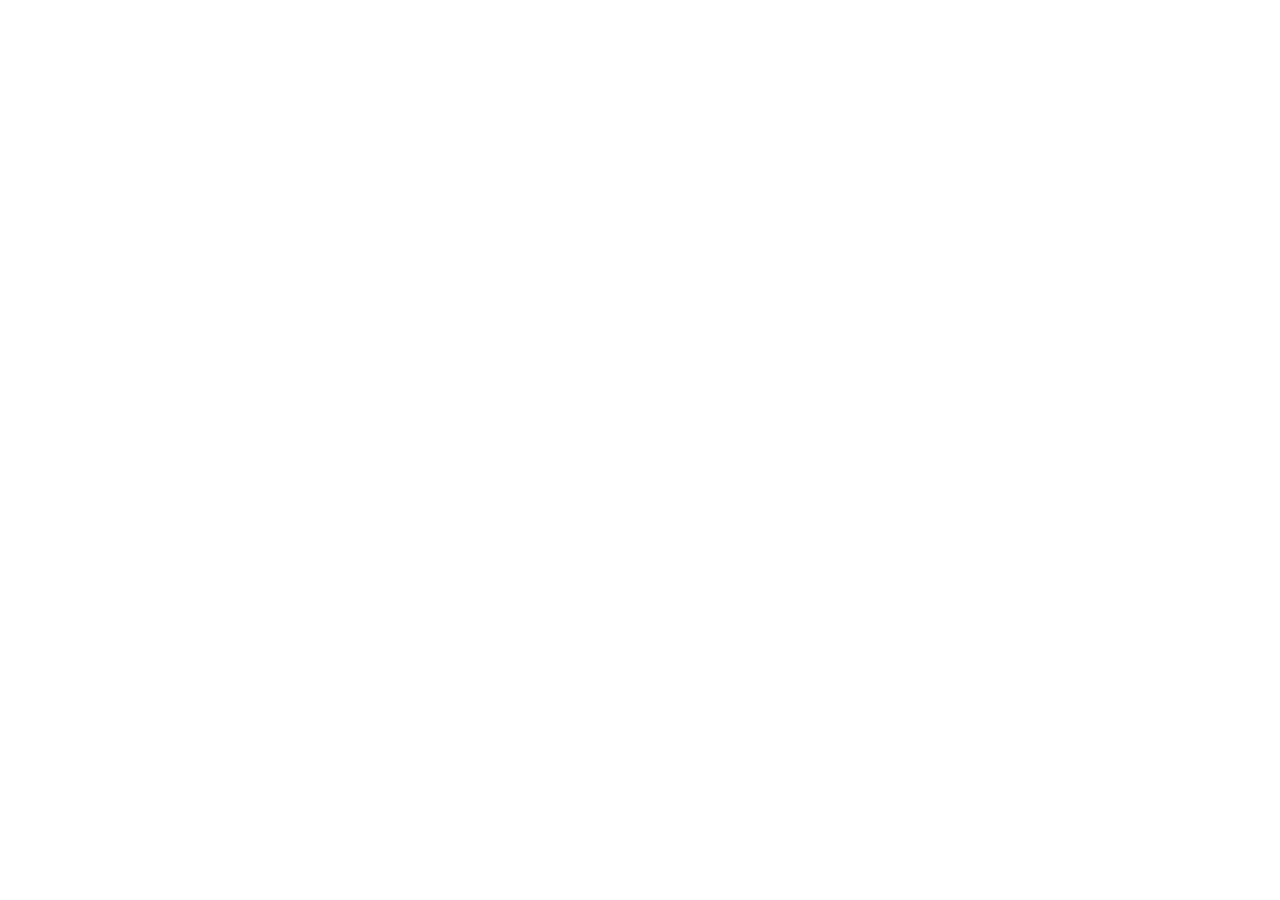
==== index.html @ 0ecd30cb "Init : création du dépôt, arborescence des fichiers et structureHTML de base" ====
<!DOCTYPE html>
<html lang="fr">
<head> 
<meta charset="UTF-8"> 
<meta name="viewport" content="width=device-width, initial-scale=1.0"> 
<title>index</title> 
<!-- Bootstrap 5 via CDN : feuille de style --> 
<link 
href="https://cdn.jsdelivr.net/npm/bootstrap@5.3.0/dist/css/bootstrap.min.css" 
rel="stylesheet"> 
<!-- Votre feuille de style personnelle --> 
<link rel="stylesheet" href="css/style.css">
</head>
<body> 
    <!-- Le contenu de la page sera ajoute ici --> 
    <!-- Bootstrap 5 via CDN : script JavaScript --> 
    <script 
    src="https://cdn.jsdelivr.net/npm/bootstrap@5.3.0/dist/js/bootstrap.bundle.min.js"
    ></script> 
    <!-- Votre script JavaScript --> 
    <script src="js/main.js"></script>
</body>
</html>
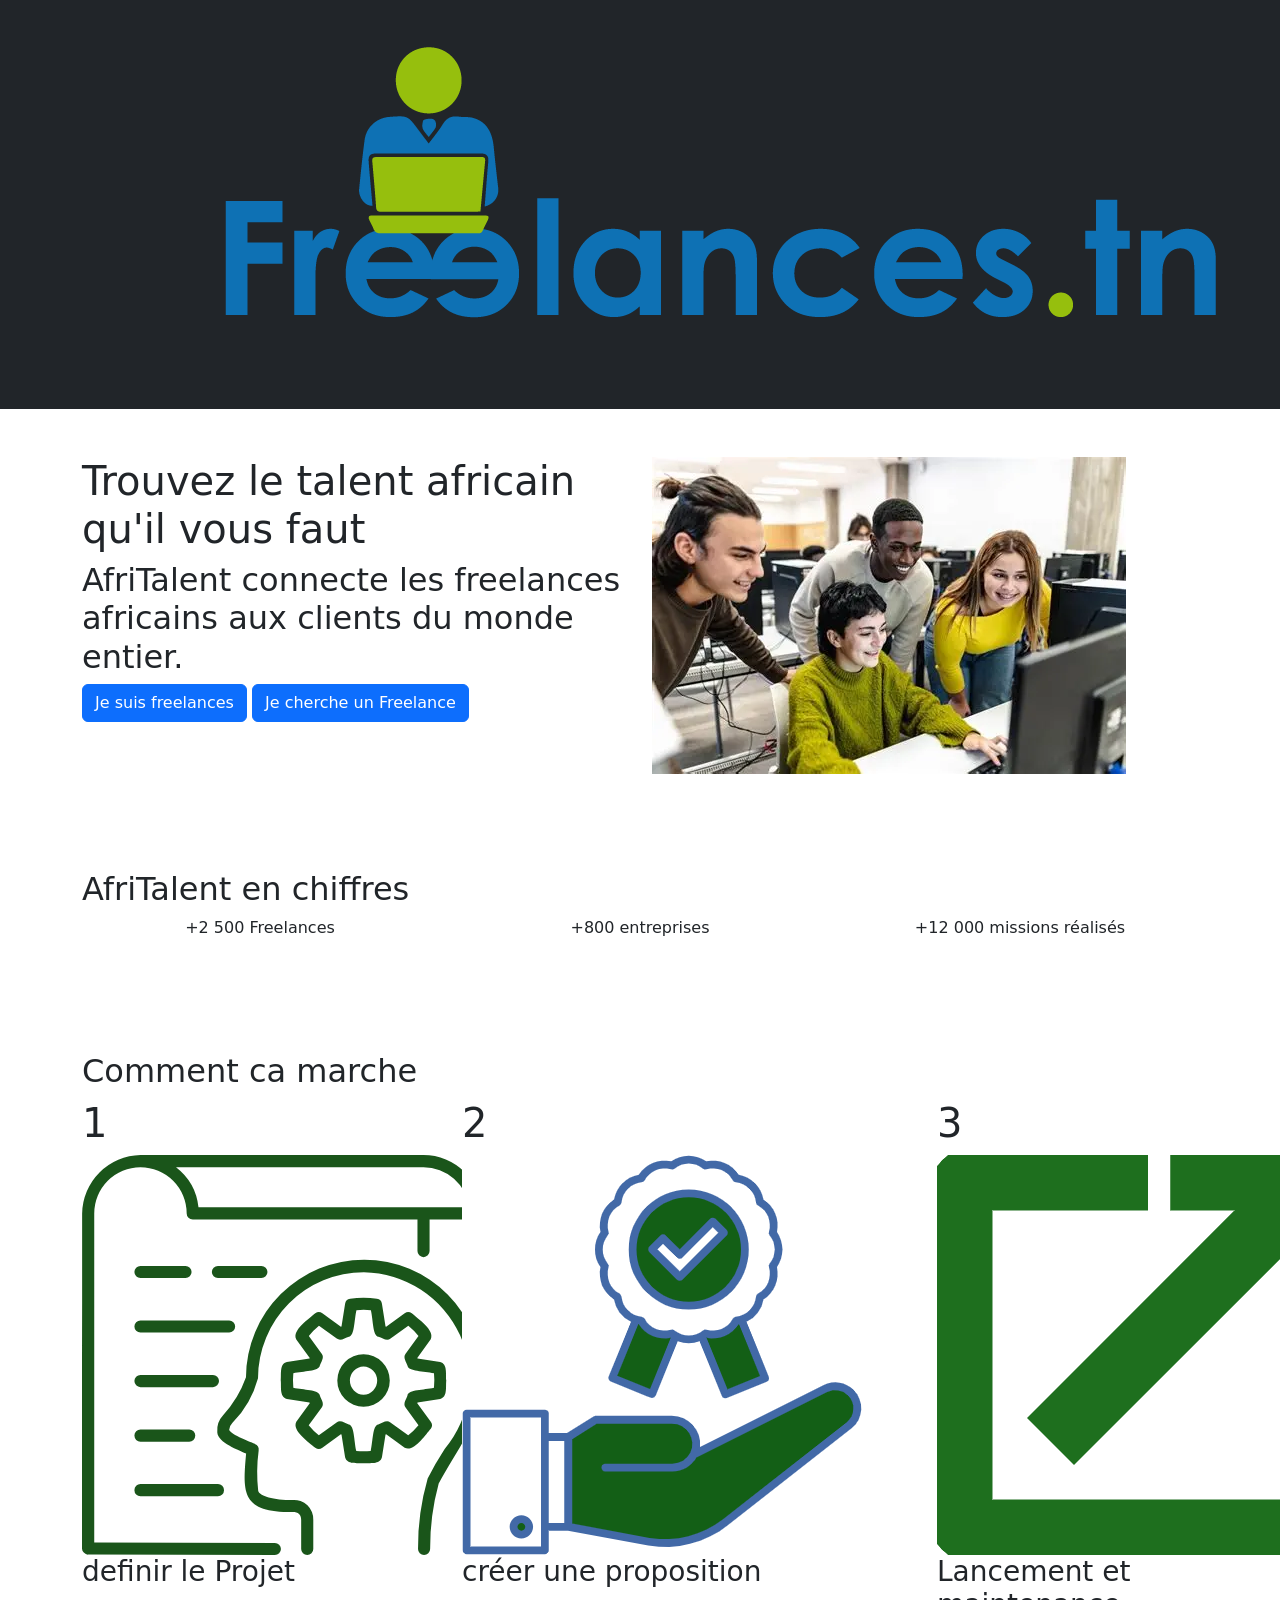
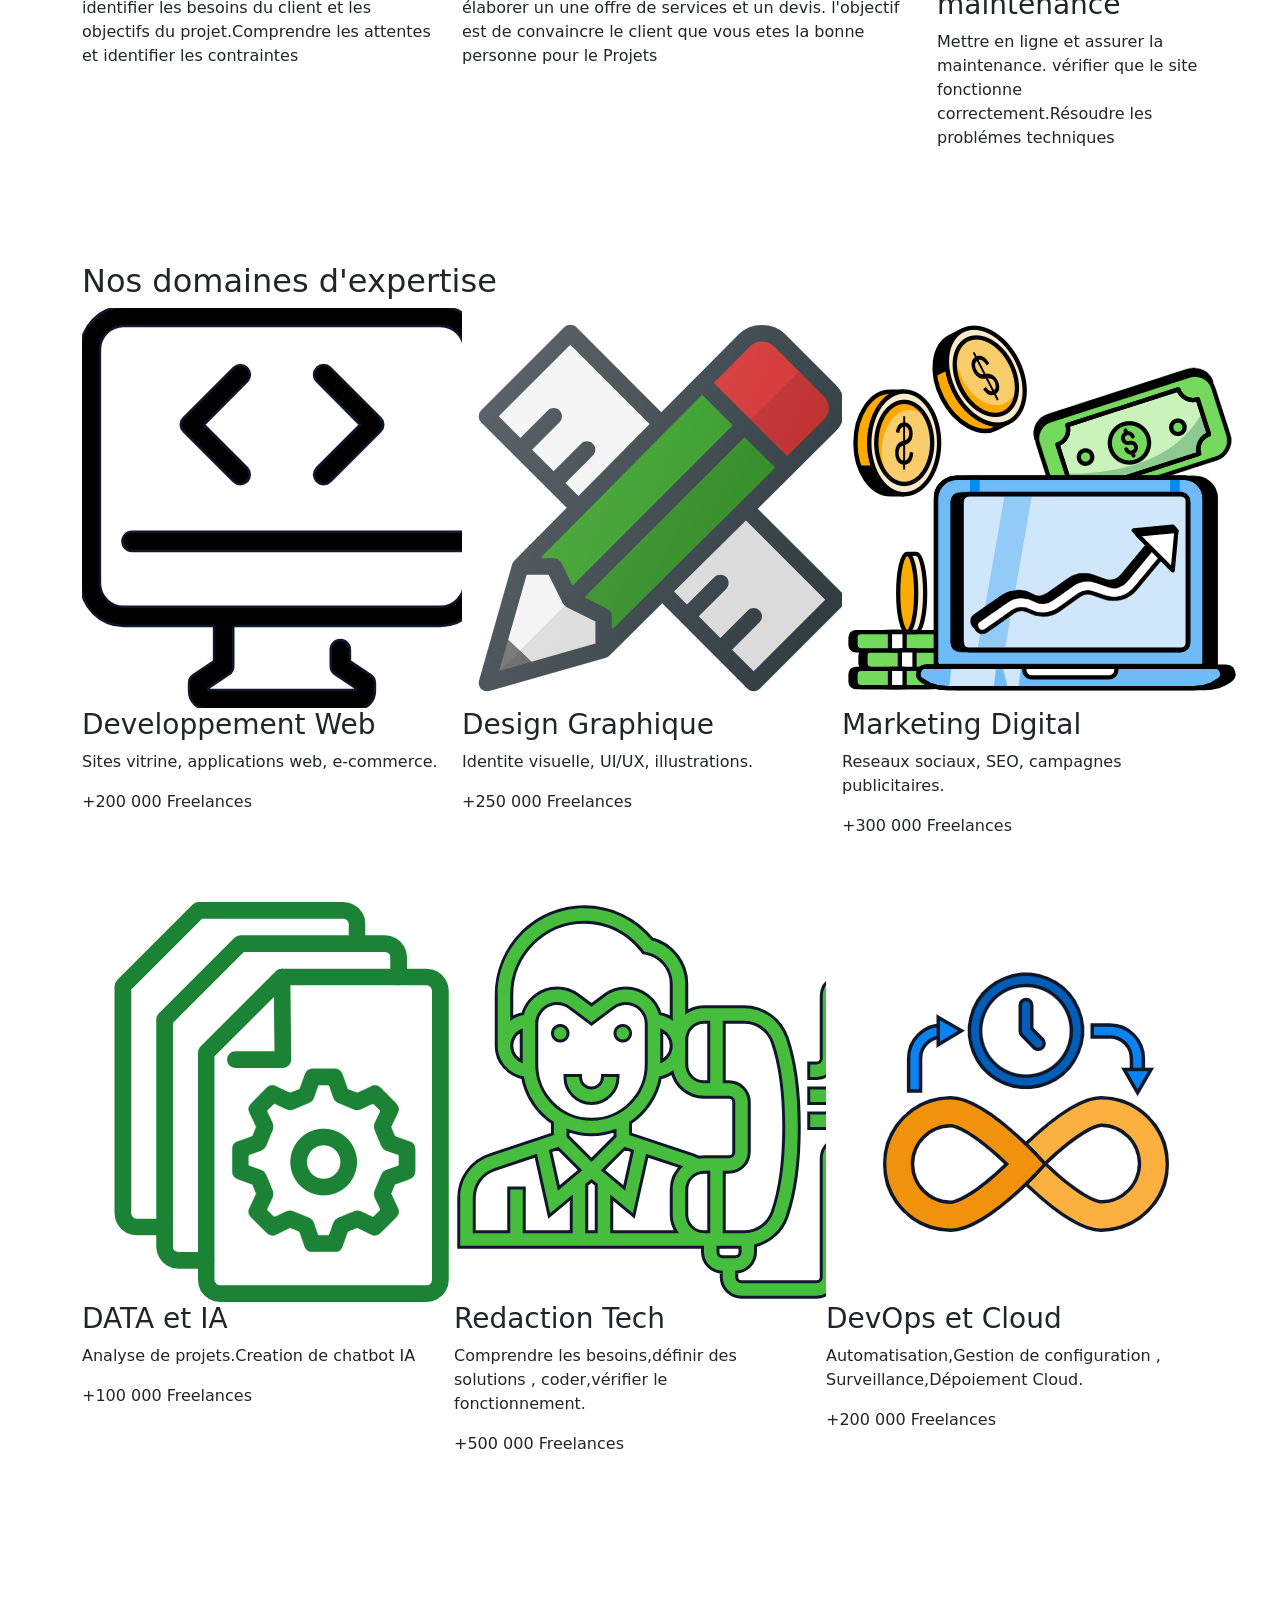
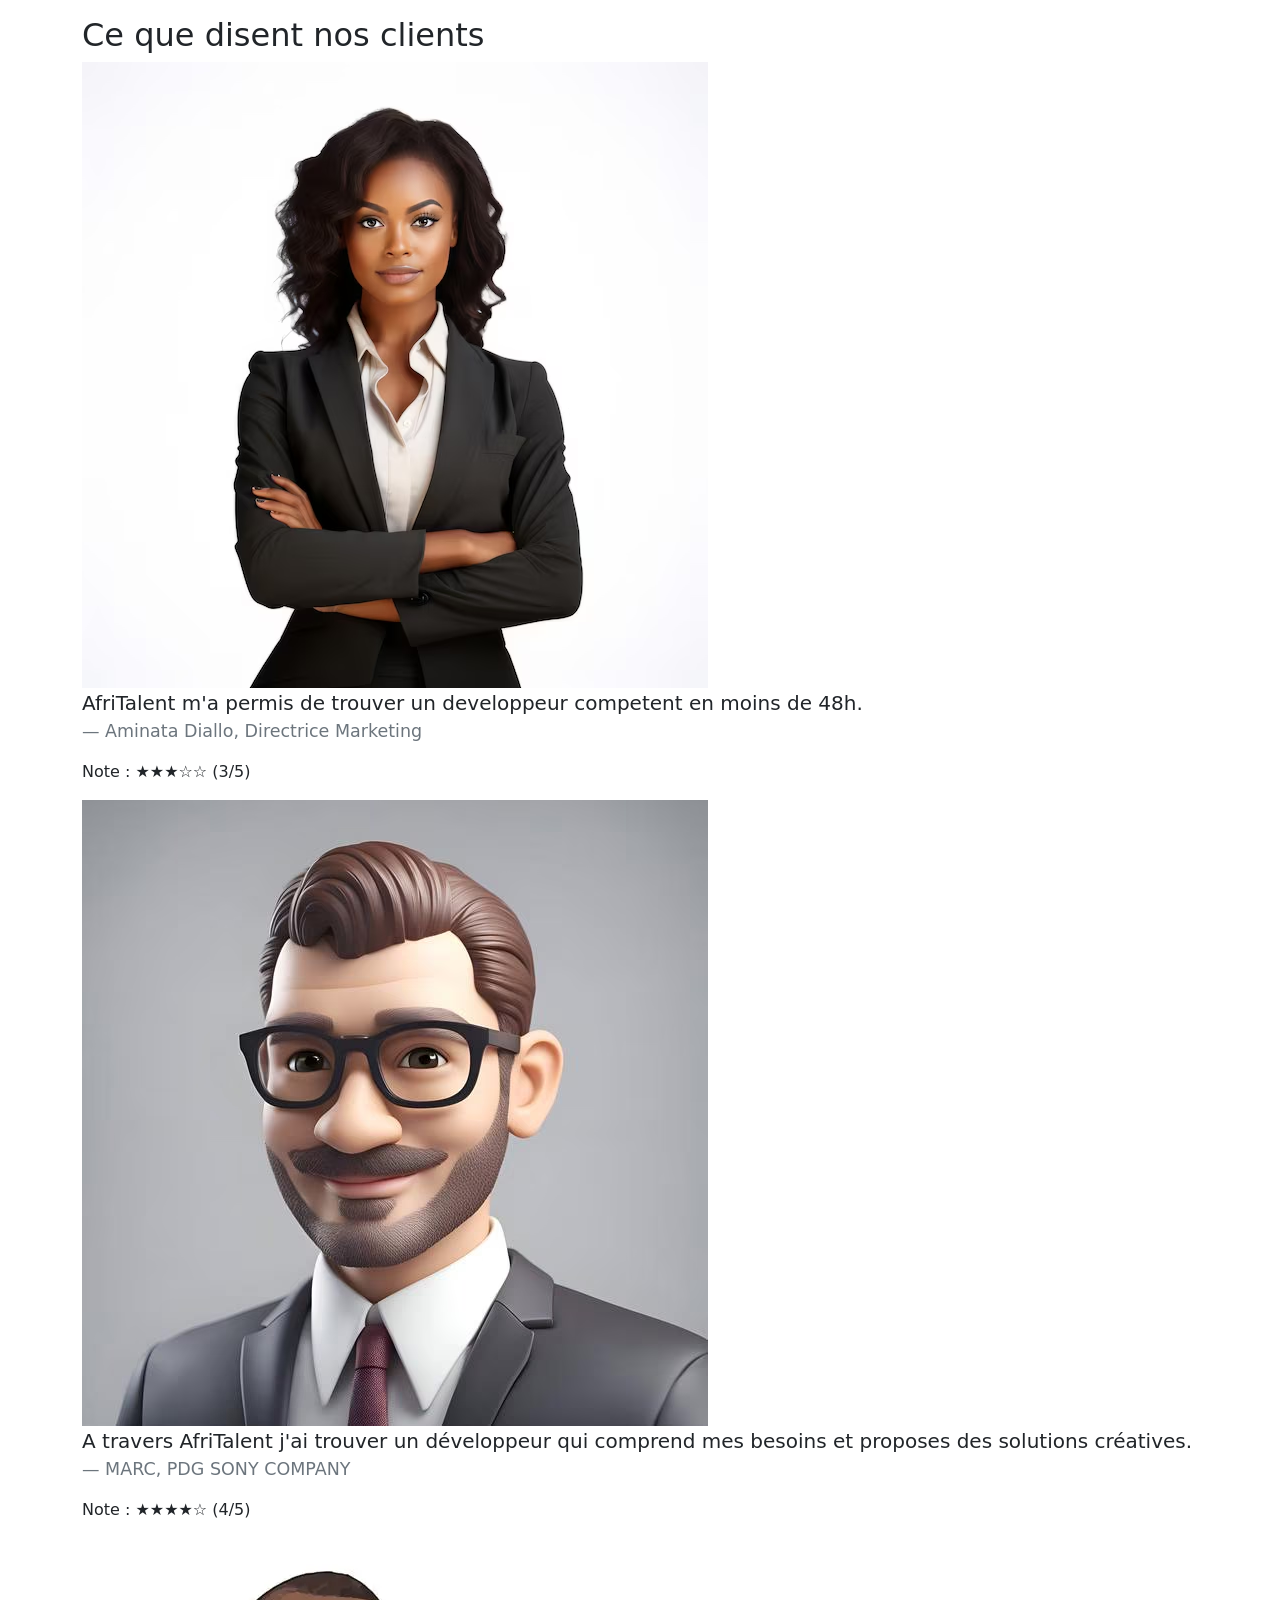
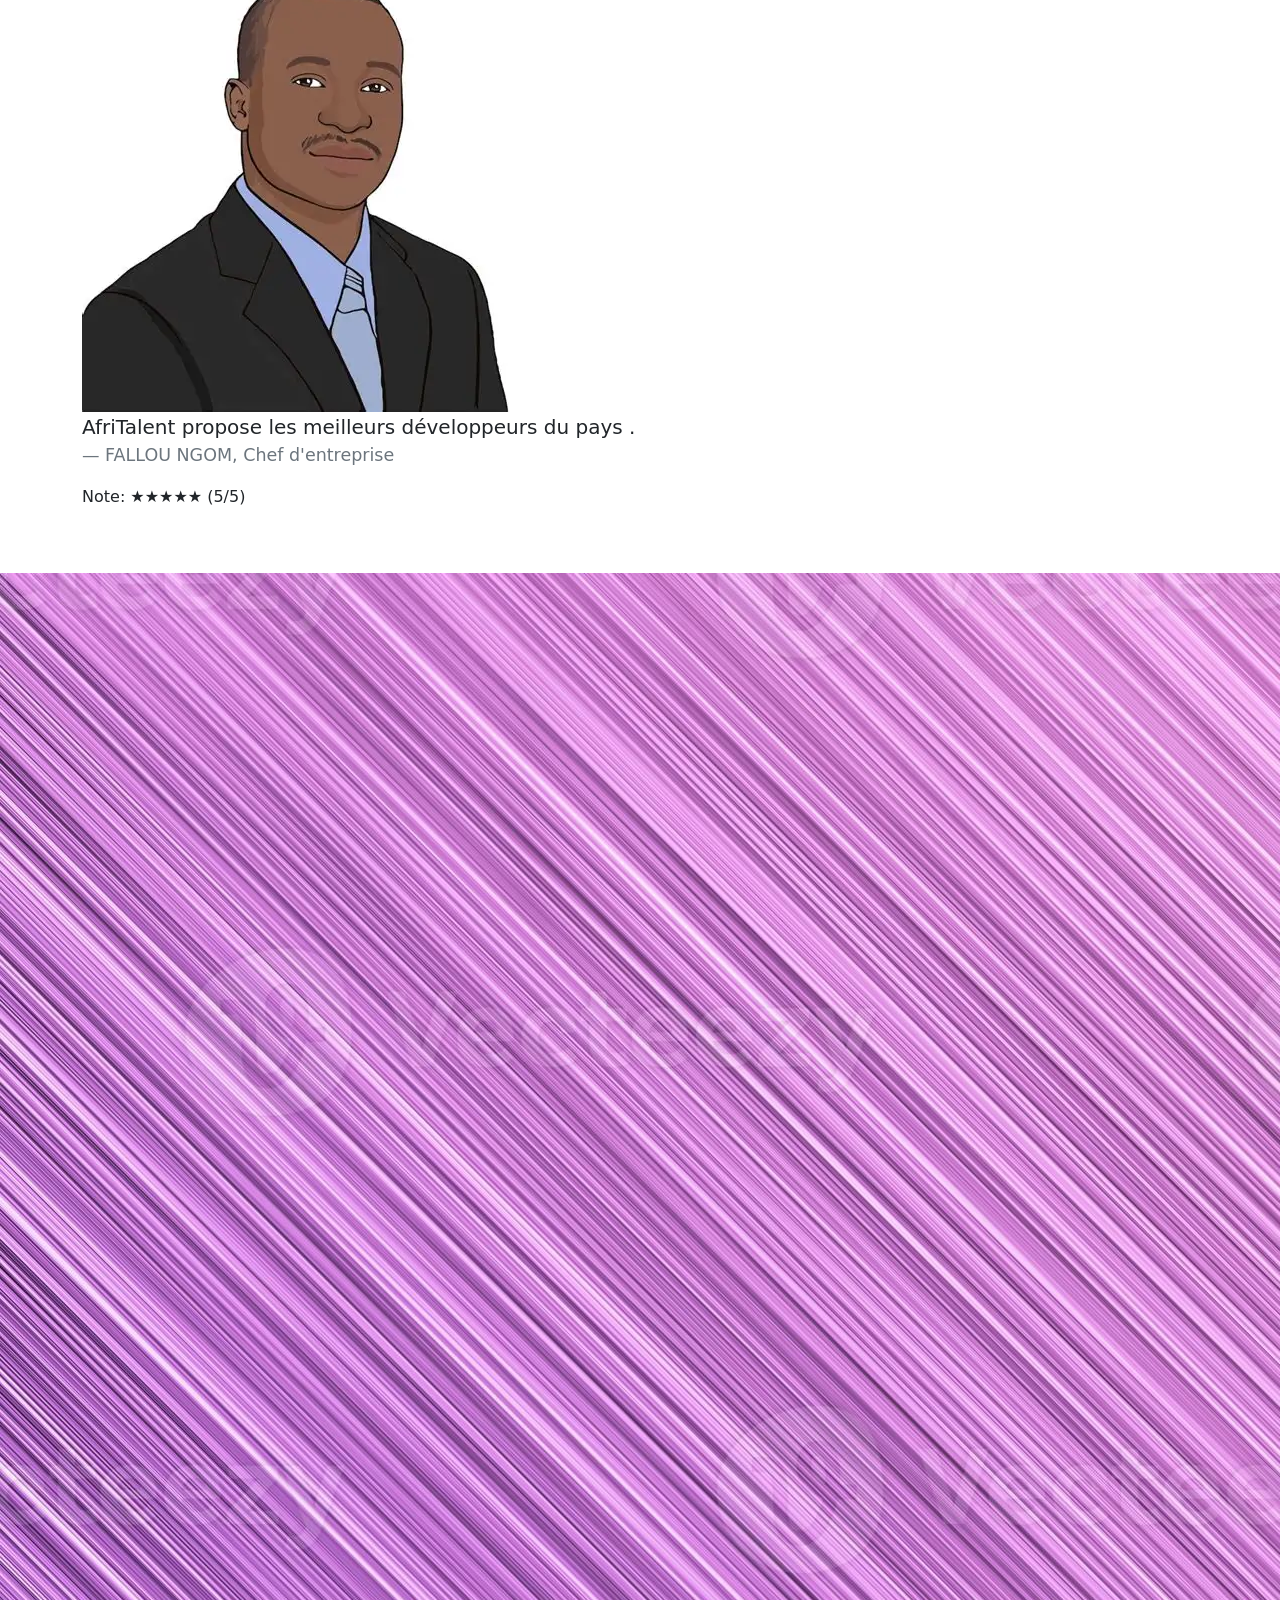
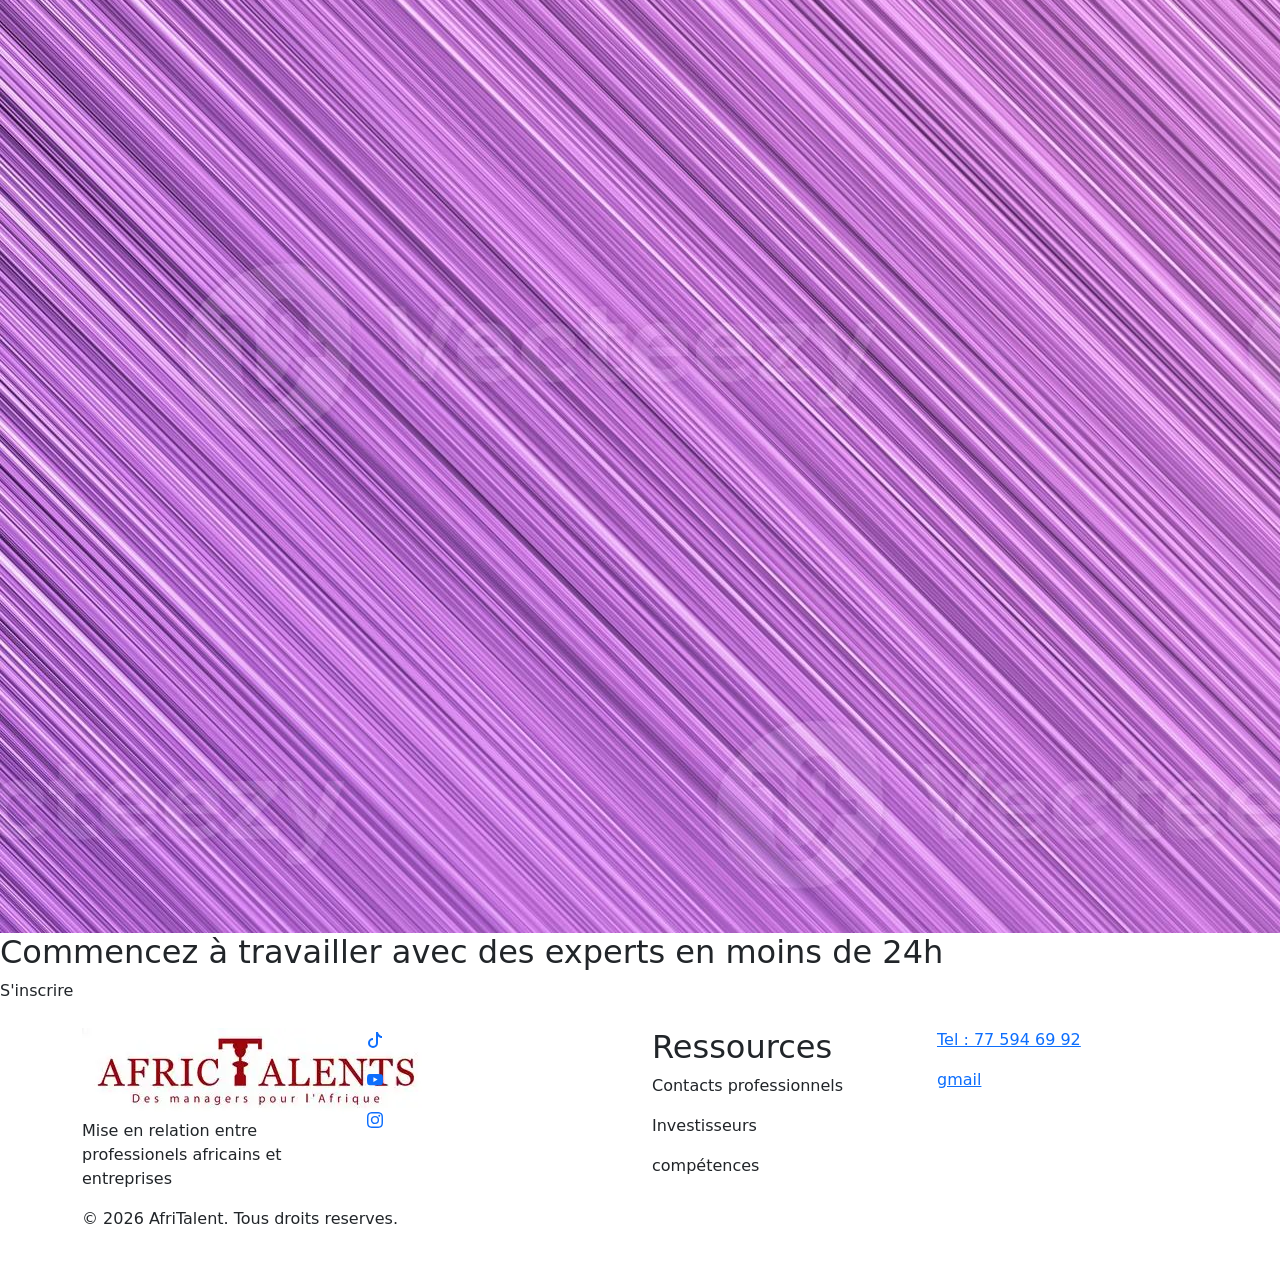
==== commit bcfbd256: "HTML : structure complète des 5 pages avec sections et contenutexte" ====
--- a/index.html
+++ b/index.html
@@ -13,6 +13,212 @@
 </head>
 <body> 
     <!-- Le contenu de la page sera ajoute ici --> 
+     <!-- Navigation Bootstrap commune a toutes les pages --> 
+<nav class="navbar navbar-expand-lg navbar-dark bg-dark"> 
+<div class="container"> 
+<img src="images/logo-freelance.webp" alt="logo">
+<a class="navbar-brand" href="index.html">Rejoindre AfriTalent</a> 
+<button class="navbar-toggler" type="button" 
+data-bs-toggle="collapse" 
+data-bs-target="#navMenu" 
+aria-controls="navMenu" 
+aria-expanded="false" 
+aria-label="Toggle navigation"> 
+<span class="navbar-toggler-icon"></span> 
+</button> 
+<div class="collapse navbar-collapse" id="navMenu"> 
+<ul class="navbar-nav ms-auto"> 
+<li class="nav-item"><a class="nav-link active" 
+href="index.html">Accueil</a></li> 
+<li class="nav-item"><a class="nav-link" 
+href="freelances.html">Freelances</a></li> 
+<li class="nav-item"><a class="nav-link" 
+href="tarifs.html">Tarifs</a></li> 
+<li class="nav-item"><a class="nav-link" href="about.html">A propos</a></li> 
+<li class="nav-item"><a class="nav-link" href="contact.html">Contact</a></li>
+<li class="nav-item"><a class="nav-link" href="contact.html">Blog</a></li>
+</ul> 
+</div> 
+</div> 
+</nav> 
+<!-- Contenu principal --> 
+<main> 
+<!-- Section Hero : accroche principale --> 
+<section id="hero">   
+<div class="container py-5"> 
+    <div class="row">
+        <div class="col-md-6">
+            <h1>Trouvez le talent africain qu'il vous faut</h1> 
+            <h2>AfriTalent connecte les freelances africains aux clients du monde entier.</h2>
+            <a href="freelances.html" class="btn btn-primary">Je suis freelances</a>
+            <a href="freelances.html" class="btn btn-primary">Je cherche un Freelance</a> 
+        </div>
+        <div class="col-md-6">
+           <img src="images/OIP.webp" alt="">
+        </div>
+       
+        
+    </div>
+</div>
+<div class="container py-5"> 
+<h2>AfriTalent en chiffres</h2> 
+<div class="row text-center"> 
+<div class="col-md-4"><p>+2 500 Freelances</p></div> 
+<div class="col-md-4"><p>+800 entreprises</p></div> 
+<div class="col-md-4"><p>+12 000 missions réalisés</p></div> 
+</div> 
+</div>  
+</section> 
+<!-- Section comment ca marche --> 
+<section id="marche"> 
+<div class="container py-5"> 
+<h2>Comment ca marche</h2> 
+<div class="row">
+    <div class="col-md-4">
+<h1>1</h1>
+<img src="images/projet.png" alt="">
+<h3>definir le Projet</h3> 
+<p>identifier les besoins du client et les objectifs du projet.Comprendre les attentes et identifier les contraintes</p> 
+</div> 
+<div class="col-md-5"> 
+<h1>2</h1>
+<img src="images/2.png" alt="">
+<h3>créer une proposition</h3> 
+<p>élaborer un une offre de  services et un devis. l'objectif est de convaincre le client que vous etes la bonne personne pour le Projets</p> 
+</div> 
+<div class="col-md-3"> 
+    <h1>3</h1>
+    <img src="images/3.png" alt="">
+<h3>Lancement et maintenance</h3> 
+<p>Mettre en ligne et assurer la maintenance. vérifier que le site fonctionne correctement.Résoudre les problémes techniques </p> 
+</div> 
+</div> 
+</div> 
+</section>
+<!-- Section Services --> 
+<section id="services"> 
+<div class="container py-5"> 
+<h2>Nos domaines d'expertise</h2> 
+<div class="row"> 
+<div class="col-md-4"> 
+<img src="images/icon-icons (2).png" alt="">
+<h3>Developpement Web</h3> 
+<p>Sites vitrine, applications web, e-commerce.</p> 
+<p>+200 000 Freelances</p>
+</div> 
+<div class="col-md-4"> 
+    <img src="images/icon-icons (3).png" alt="">
+<h3>Design Graphique</h3> 
+<p>Identite visuelle, UI/UX, illustrations.</p> 
+<p>+250 000 Freelances</p>
+</div> 
+<div class="col-md-4"> 
+    <img src="images/icon-icons (4).png" alt="">
+<h3>Marketing Digital</h3> 
+<p>Reseaux sociaux, SEO, campagnes publicitaires.</p> 
+<p>+300 000 Freelances</p>
+</div> 
+<div class="row py-5">
+<div class="col-md-4"> 
+    <img src="images/icon-icons (5).png" alt="">
+<h3>DATA et IA</h3> 
+<p>Analyse de projets.Creation de chatbot IA</p> 
+<p>+100 000 Freelances</p>
+</div> 
+<div class="col-md-4"> 
+    <img src="images/icon-icons (6).png" alt="">
+<h3>Redaction Tech</h3> 
+<p>Comprendre les besoins,définir des solutions , coder,vérifier le fonctionnement.</p> 
+<p>+500 000 Freelances</p>
+</div> 
+<div class="col-md-4">
+    <img src="images/icon-icons (7).png" alt=""> 
+<h3>DevOps et  Cloud</h3> 
+<p>Automatisation,Gestion de configuration , Surveillance,Dépoiement Cloud.</p> 
+<p>+200 000 Freelances</p>
+</div> 
+</div>
+</div> 
+</div> 
+</section> 
+<!-- Section Temoignages --> 
+<section id="temoignages"> 
+<div class="container py-5">
+     <h2>Ce que disent nos clients</h2>  
+<div>
+    <img src="images/avatar.avif" alt="">
+<blockquote class="blockquote"> 
+<p>AfriTalent m'a permis de trouver un developpeur competent en moins de 48h.</p> 
+<footer class="blockquote-footer">Aminata Diallo, Directrice Marketing</footer> 
+</blockquote> 
+<p>Note : ★★★☆☆ (3/5)</p>
+</div>
+<div>
+    <img src="images/AVATAR1.avif" alt="">
+<blockquote class="blockquote"> 
+<p> A travers AfriTalent j'ai trouver un développeur qui comprend mes besoins et proposes des solutions créatives.</p> 
+<footer class="blockquote-footer">MARC, PDG SONY COMPANY</footer> 
+</blockquote> 
+<p>Note : ★★★★☆ (4/5)</p>
+</div>
+<div>
+    <img src="images/AVATARH.webp" alt="">
+<blockquote class="blockquote"> 
+<p>AfriTalent propose les meilleurs développeurs du pays .</p> 
+<footer class="blockquote-footer">FALLOU NGOM, Chef d'entreprise </footer> 
+</blockquote> 
+<p>Note: ★★★★★ (5/5)</p>
+</div>
+</div> 
+</section> 
+<section id="appelAction">
+    <img src="images/bandeau.jpg" alt="">
+    <h2>Commencez à travailler avec des experts en moins de 24h</h2>
+        <a class="navbar-brand" href="contact.html">S'inscrire</a> 
+        <button class="navbar-toggler" type="button" data-bs-toggle="collapse" data-bs-target="#navMenu" aria-controls="navMenu" aria-expanded="false" aria-label="Toggle navigation"> <span class="navbar-toggler-icon"></span> </button> 
+</section>
+</main> 
+<!-- Pied de page -->  
+<footer> 
+<div class="container py-4"> 
+    <div class="row">
+        <div class="col-md-3">
+            <img src="images/logofootetafri.webp" alt="">
+            <p>Mise en relation entre professionels africains et entreprises</p>
+        </div>
+        <div class="col-md-3">
+             <p><a href="http://tiktok.com/@elhadji178_">
+                <svg xmlns="http://www.w3.org/2000/svg" width="16" height="16" fill="currentColor" class="bi bi-tiktok" viewBox="0 0 16 16">
+                <path d="M9 0h1.98c.144.715.54 1.617 1.235 2.512C12.895 3.389 13.797 4 15 4v2c-1.753 0-3.07-.814-4-1.829V11a5 5 0 1 1-5-5v2a3 3 0 1 0 3 3z"/>
+                </svg></a>
+            </p>
+            <p>
+                <a href="https://youtube.com/@elhadjisane9866?si=E1Z37ORO1qapMRVF">
+                <svg xmlns="http://www.w3.org/2000/svg" width="16" height="16" fill="currentColor" class="bi bi-youtube" viewBox="0 0 16 16">
+                <path d="M8.051 1.999h.089c.822.003 4.987.033 6.11.335a2.01 2.01 0 0 1 1.415 1.42c.101.38.172.883.22 1.402l.01.104.022.26.008.104c.065.914.073 1.77.074 1.957v.075c-.001.194-.01 1.108-.082 2.06l-.008.105-.009.104c-.05.572-.124 1.14-.235 1.558a2.01 2.01 0 0 1-1.415 1.42c-1.16.312-5.569.334-6.18.335h-.142c-.309 0-1.587-.006-2.927-.052l-.17-.006-.087-.004-.171-.007-.171-.007c-1.11-.049-2.167-.128-2.654-.26a2.01 2.01 0 0 1-1.415-1.419c-.111-.417-.185-.986-.235-1.558L.09 9.82l-.008-.104A31 31 0 0 1 0 7.68v-.123c.002-.215.01-.958.064-1.778l.007-.103.003-.052.008-.104.022-.26.01-.104c.048-.519.119-1.023.22-1.402a2.01 2.01 0 0 1 1.415-1.42c.487-.13 1.544-.21 2.654-.26l.17-.007.172-.006.086-.003.171-.007A100 100 0 0 1 7.858 2zM6.4 5.209v4.818l4.157-2.408z"/>
+                </svg></a>
+            </p>
+            <p><a href="https://www.instagram.com/elhadjisane466">
+                <svg xmlns="http://www.w3.org/2000/svg" width="16" height="16" fill="currentColor" class="bi bi-instagram" viewBox="0 0 16 16">
+                <path d="M8 0C5.829 0 5.556.01 4.703.048 3.85.088 3.269.222 2.76.42a3.9 3.9 0 0 0-1.417.923A3.9 3.9 0 0 0 .42 2.76C.222 3.268.087 3.85.048 4.7.01 5.555 0 5.827 0 8.001c0 2.172.01 2.444.048 3.297.04.852.174 1.433.372 1.942.205.526.478.972.923 1.417.444.445.89.719 1.416.923.51.198 1.09.333 1.942.372C5.555 15.99 5.827 16 8 16s2.444-.01 3.298-.048c.851-.04 1.434-.174 1.943-.372a3.9 3.9 0 0 0 1.416-.923c.445-.445.718-.891.923-1.417.197-.509.332-1.09.372-1.942C15.99 10.445 16 10.173 16 8s-.01-2.445-.048-3.299c-.04-.851-.175-1.433-.372-1.941a3.9 3.9 0 0 0-.923-1.417A3.9 3.9 0 0 0 13.24.42c-.51-.198-1.092-.333-1.943-.372C10.443.01 10.172 0 7.998 0zm-.717 1.442h.718c2.136 0 2.389.007 3.232.046.78.035 1.204.166 1.486.275.373.145.64.319.92.599s.453.546.598.92c.11.281.24.705.275 1.485.039.843.047 1.096.047 3.231s-.008 2.389-.047 3.232c-.035.78-.166 1.203-.275 1.485a2.5 2.5 0 0 1-.599.919c-.28.28-.546.453-.92.598-.28.11-.704.24-1.485.276-.843.038-1.096.047-3.232.047s-2.39-.009-3.233-.047c-.78-.036-1.203-.166-1.485-.276a2.5 2.5 0 0 1-.92-.598 2.5 2.5 0 0 1-.6-.92c-.109-.281-.24-.705-.275-1.485-.038-.843-.046-1.096-.046-3.233s.008-2.388.046-3.231c.036-.78.166-1.204.276-1.486.145-.373.319-.64.599-.92s.546-.453.92-.598c.282-.11.705-.24 1.485-.276.738-.034 1.024-.044 2.515-.045zm4.988 1.328a.96.96 0 1 0 0 1.92.96.96 0 0 0 0-1.92m-4.27 1.122a4.109 4.109 0 1 0 0 8.217 4.109 4.109 0 0 0 0-8.217m0 1.441a2.667 2.667 0 1 1 0 5.334 2.667 2.667 0 0 1 0-5.334"/>
+                </svg></a>
+            </p>
+        </div>
+        <div class="col-md-3">
+            <h2>Ressources</h2>
+            <p>Contacts professionnels</p>
+            <p>Investisseurs</p>
+            <p>compétences</p>
+        </div>
+        <div class="col-md-3">
+            <p><a href="tel:+221775946992">Tel : 77 594 69 92</a></p>
+            <a href="https://esane2509@gmail.com" >gmail</a>
+        </div>
+    </div>
+
+    <p>&copy; 2026 AfriTalent. Tous droits reserves.</p> 
+</div>
+</footer>
     <!-- Bootstrap 5 via CDN : script JavaScript --> 
     <script 
     src="https://cdn.jsdelivr.net/npm/bootstrap@5.3.0/dist/js/bootstrap.bundle.min.js"
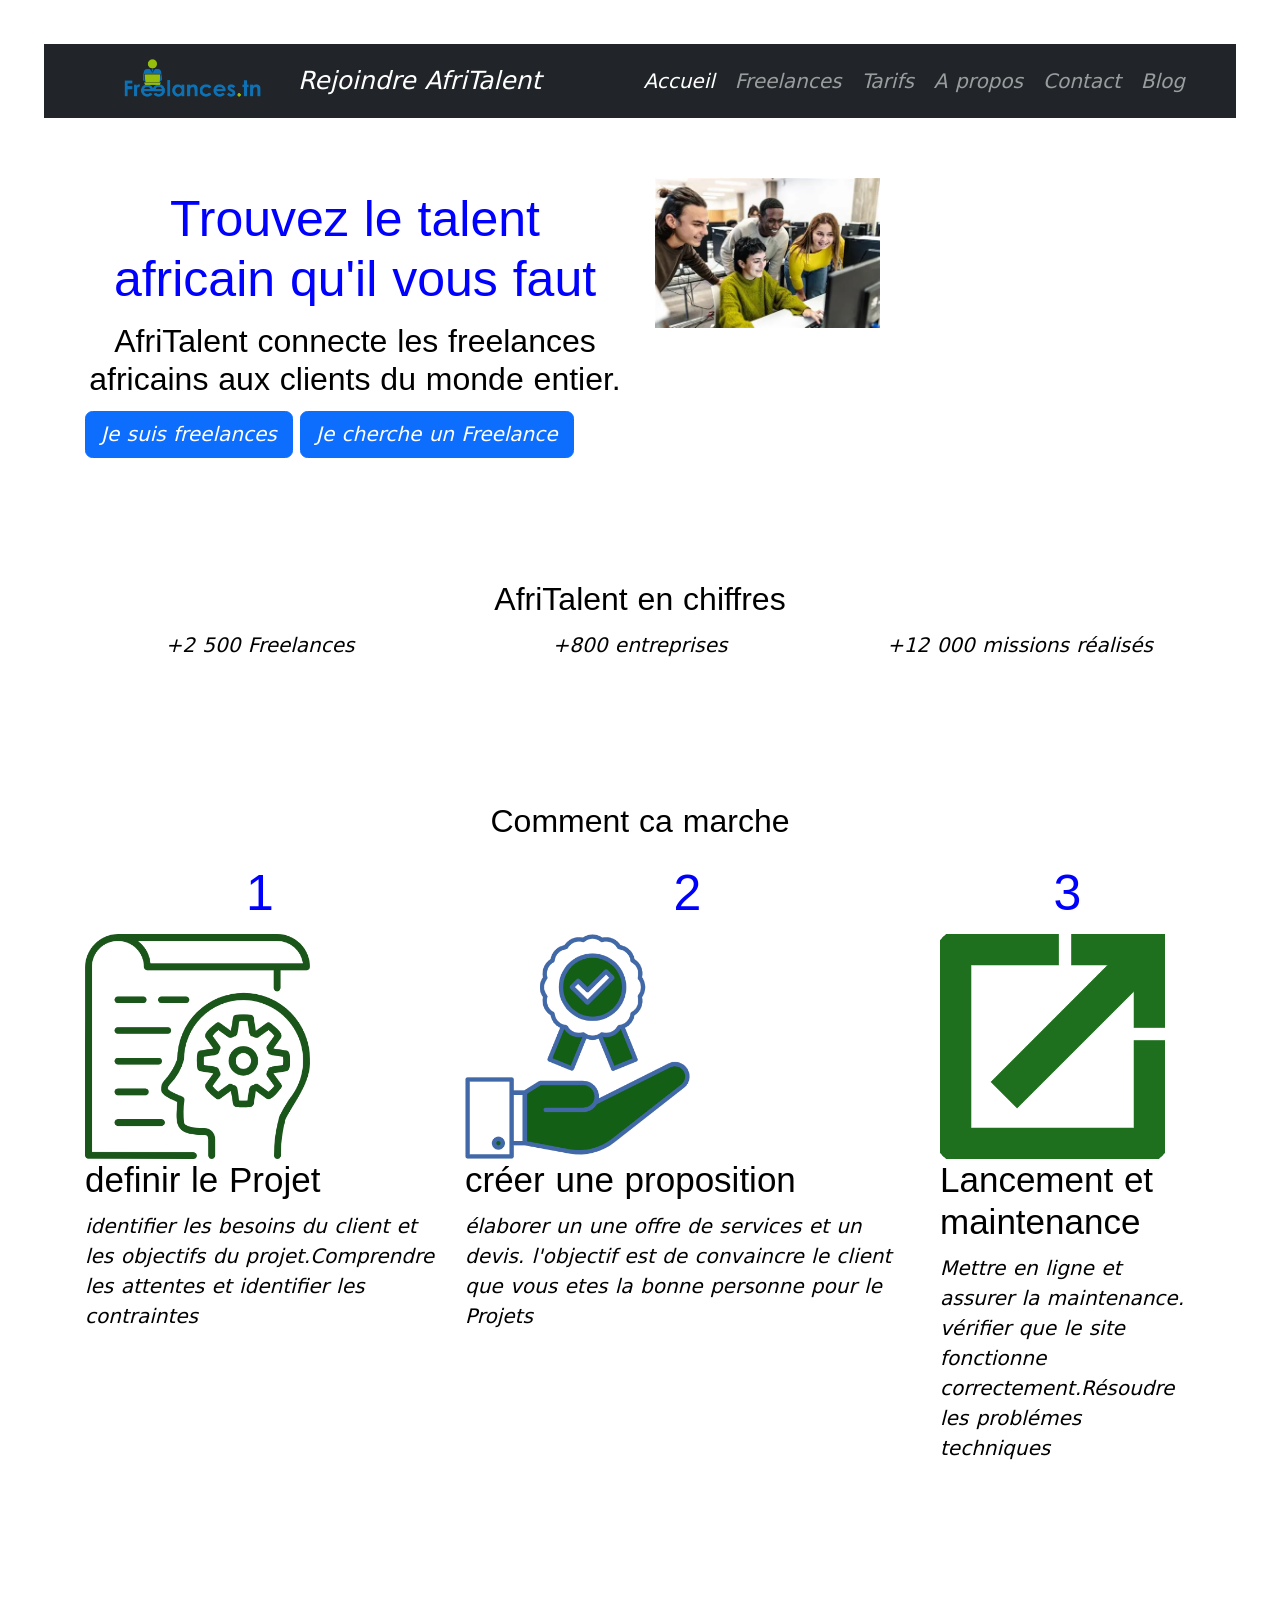
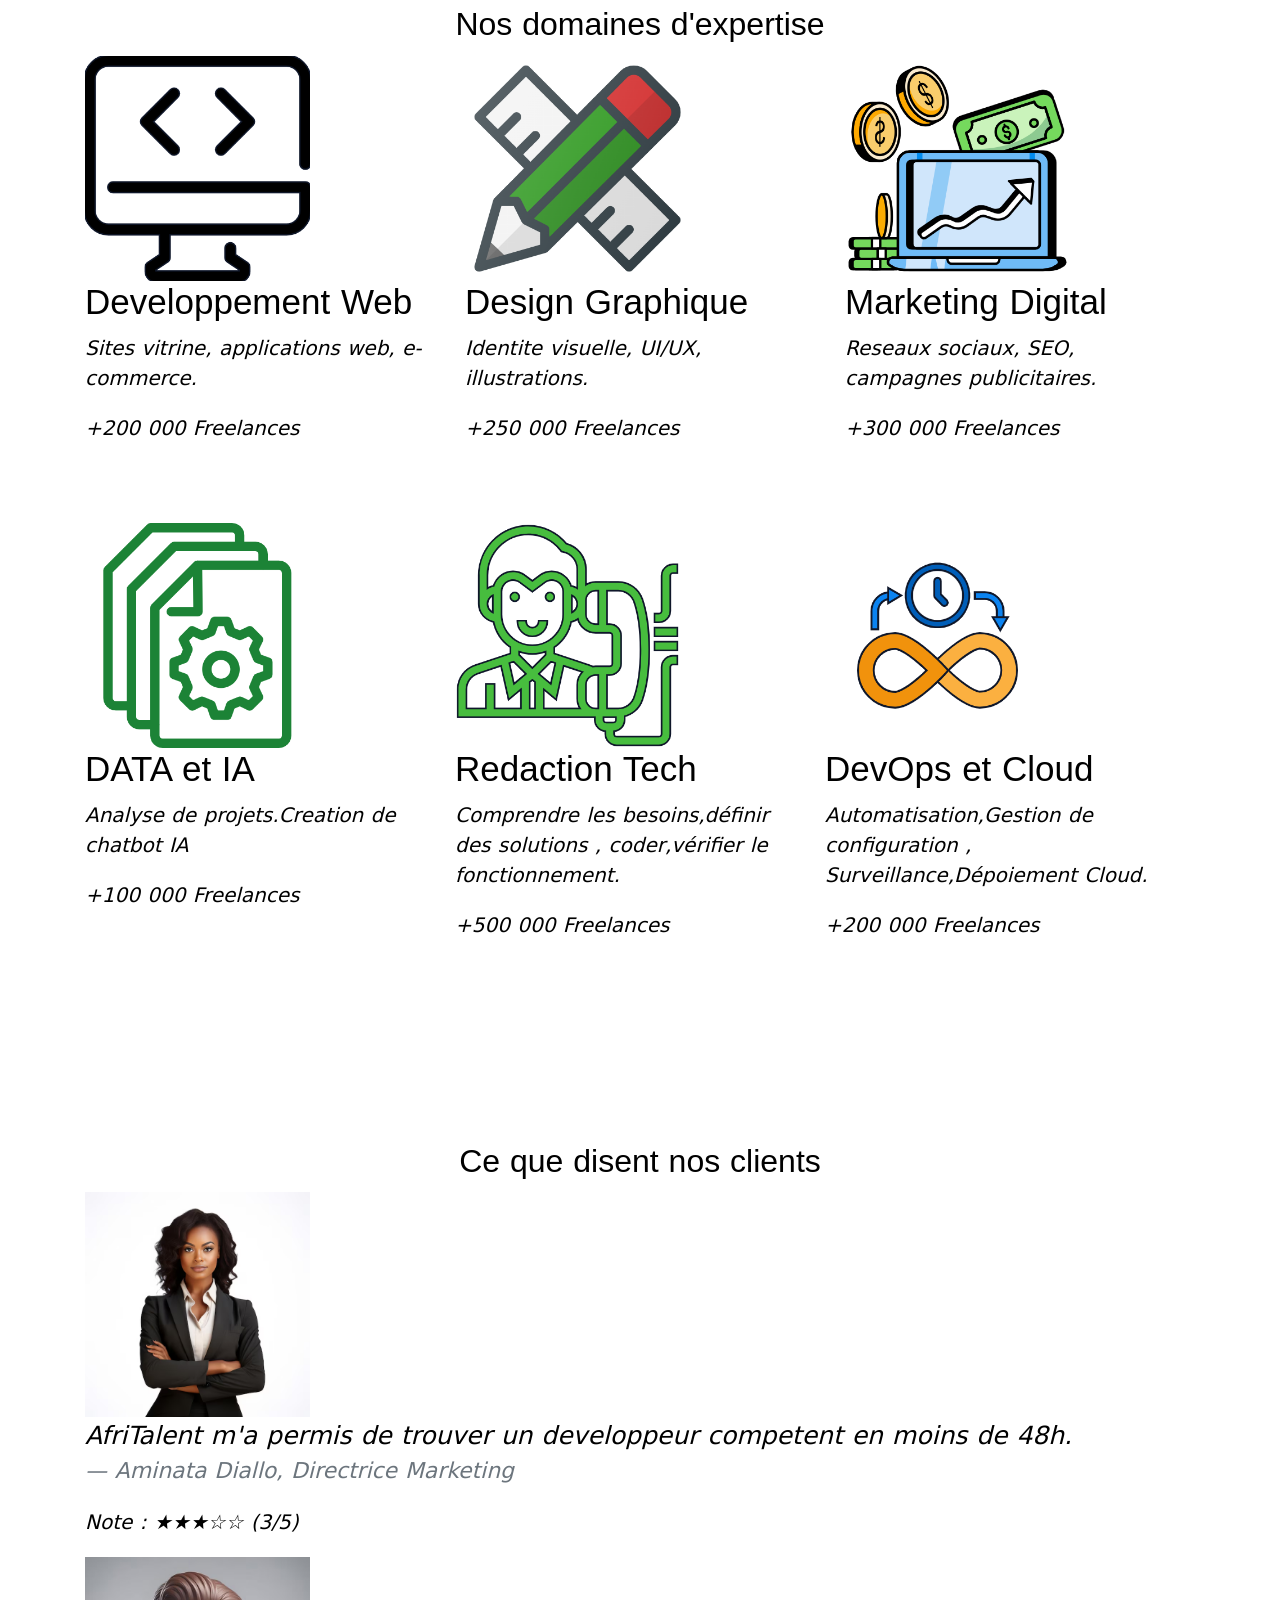
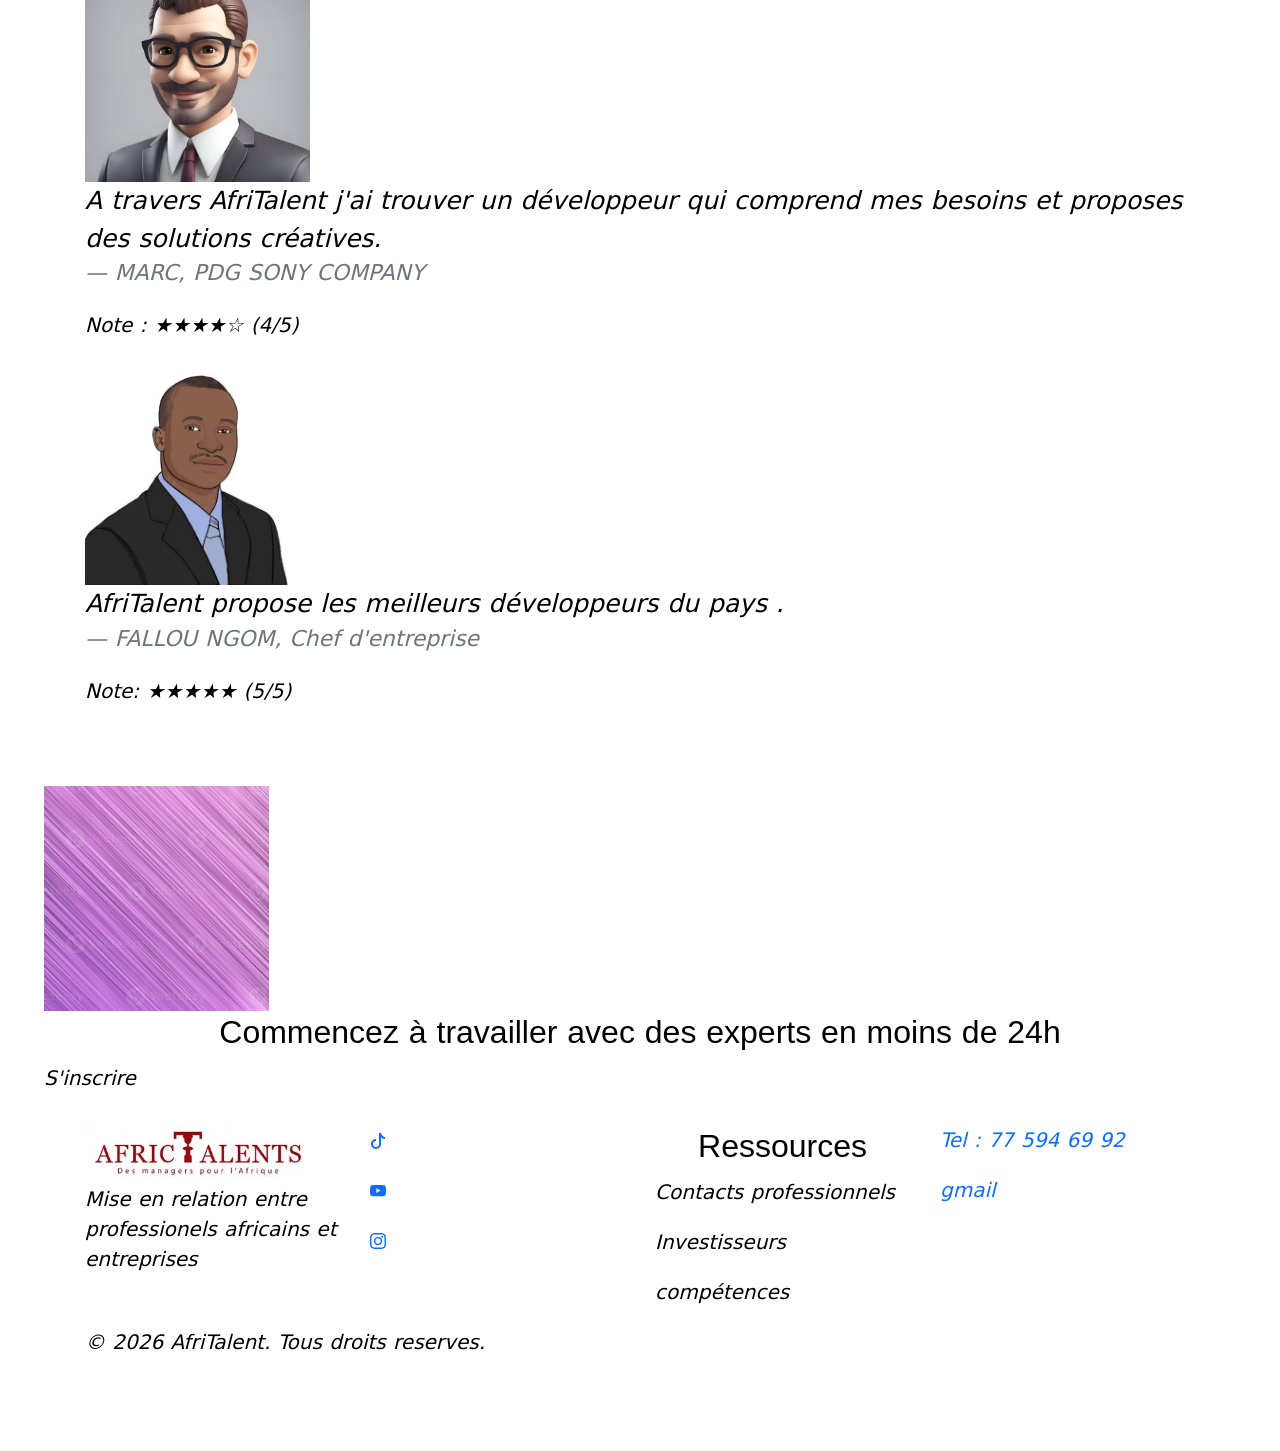
==== commit 947a907d: "CSS : variables, typographie, layout général et styles de base" ====
--- a/index.html
+++ b/index.html
@@ -3,7 +3,13 @@
 <head> 
 <meta charset="UTF-8"> 
 <meta name="viewport" content="width=device-width, initial-scale=1.0"> 
-<title>index</title> 
+<title>index</title>
+<link rel="preconnect" href="https://fonts.googleapis.com">
+<link rel="preconnect" href="https://fonts.gstatic.com" crossorigin>
+<link href="https://fonts.googleapis.com/css2?family=Boldonse&family=Changa+One:ital@0;1&family=Gravitas+One&family=Inconsolata:wght@200..900&family=Inter:ital,opsz,wght@0,14..32,100..900;1,14..32,100..900&family=Playwrite+IE:wght@100..400&family=Rubik:ital,wght@0,300..900;1,300..900&family=Saira+Stencil:ital,wght@0,100..900;1,100..900&display=swap" rel="stylesheet">
+<link rel="preconnect" href="https://fonts.googleapis.com">
+<link rel="preconnect" href="https://fonts.gstatic.com" crossorigin>
+<link href="https://fonts.googleapis.com/css2?family=Boldonse&family=Changa+One:ital@0;1&family=Gravitas+One&family=Inter:ital,opsz,wght@0,14..32,100..900;1,14..32,100..900&family=Playwrite+IE:wght@100..400&family=Rubik:ital,wght@0,300..900;1,300..900&family=Saira+Stencil:ital,wght@0,100..900;1,100..900&display=swap" rel="stylesheet"> 
 <!-- Bootstrap 5 via CDN : feuille de style --> 
 <link 
 href="https://cdn.jsdelivr.net/npm/bootstrap@5.3.0/dist/css/bootstrap.min.css" 
@@ -16,7 +22,7 @@
      <!-- Navigation Bootstrap commune a toutes les pages --> 
 <nav class="navbar navbar-expand-lg navbar-dark bg-dark"> 
 <div class="container"> 
-<img src="images/logo-freelance.webp" alt="logo">
+<img src="images/logo-freelance.webp" alt="logo" id="lognav">
 <a class="navbar-brand" href="index.html">Rejoindre AfriTalent</a> 
 <button class="navbar-toggler" type="button" 
 data-bs-toggle="collapse" 
@@ -172,10 +178,12 @@
 </div> 
 </section> 
 <section id="appelAction">
+    <div>
     <img src="images/bandeau.jpg" alt="">
     <h2>Commencez à travailler avec des experts en moins de 24h</h2>
         <a class="navbar-brand" href="contact.html">S'inscrire</a> 
         <button class="navbar-toggler" type="button" data-bs-toggle="collapse" data-bs-target="#navMenu" aria-controls="navMenu" aria-expanded="false" aria-label="Toggle navigation"> <span class="navbar-toggler-icon"></span> </button> 
+        </div>
 </section>
 </main> 
 <!-- Pied de page -->  
--- a/css/style.css
+++ b/css/style.css
@@ -0,0 +1,81 @@
+/* COMMIT 3 */
+*{
+    margin: 0;
+}
+:root{
+     
+     font-size: 20px;
+     padding: 20px;
+     justify-content: center;
+     font-family: 'Segoe UI', Tahoma, Geneva, Verdana, sans-serif;
+     word-spacing: 1px;
+     /* font-style: italic; */
+     font-family: "Saira Stencil", sans-serif;
+  font-optical-sizing: auto;
+  font-weight: <weight>;
+  font-style: italic;
+  font-variation-settings:
+    "wdth" 100;
+     
+}
+#lognav{
+    width: 173px;
+    margin: 0 20px ;
+}
+div img{
+    width: 225px;
+}
+h1{
+    color: blue;
+    text-align: center;
+    padding: 1px;
+    margin:10px ;
+    font-size: 50px;
+    font-family: "Saira Stencil", sans-serif;
+  font-optical-sizing: auto;
+  font-weight: <weight>;
+  font-style: normal;
+  font-variation-settings:
+    "wdth" 100;
+    
+}
+h2{
+    color: black;
+    padding: 2px;
+    text-align: center;
+    font-size: 1.6em;
+    font-family: "Saira Stencil", sans-serif;
+  font-optical-sizing: auto;
+  font-weight: <weight>;
+  font-style: normal;
+  font-variation-settings:
+    "wdth" 100;
+}
+h3{
+    font-family: "Saira Stencil", sans-serif;
+  font-optical-sizing: auto;
+  font-weight: <weight>;
+  font-style: normal;
+  font-variation-settings:
+    "wdth" 100;
+}
+h4{
+    font-family: "Saira Stencil", sans-serif;
+  font-optical-sizing: auto;
+  font-weight: <weight>;
+  font-style: normal;
+  font-variation-settings:
+    "wdth" 100;
+}
+body{
+    color: black;
+    padding: 23px;
+    margin: 1px;
+}
+.navbar{
+    position: sticky;top:0;
+    backdrop-filter: blur(45px);
+}
+a{
+    text-decoration: none;
+}
